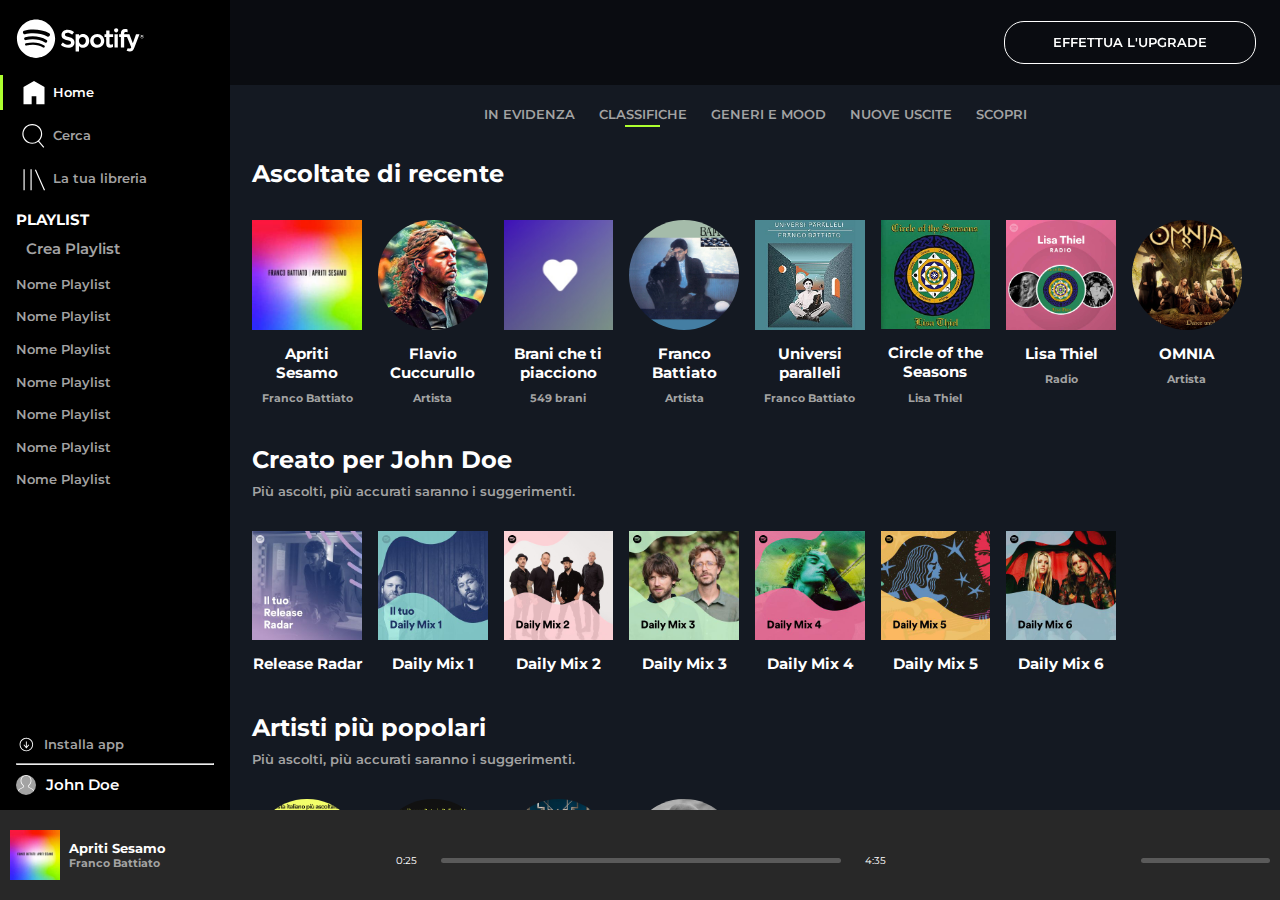
==== pages/rankings.html @ c50f4b76 "Create rankings file (copy of the index.html file) and connect it to the index + adjust links betwee" ====
<!DOCTYPE html>
<html lang="en">
<head>
    <meta charset="UTF-8">
    <meta http-equiv="X-UA-Compatible" content="IE=edge">
    <meta name="viewport" content="width=device-width, initial-scale=1.0">
    <!-- Include font-family -->
    <link rel="preconnect" href="https://fonts.googleapis.com">
    <link rel="preconnect" href="https://fonts.gstatic.com" crossorigin>
    <link href="https://fonts.googleapis.com/css2?family=Montserrat:wght@400;500;600;700&display=swap" rel="stylesheet">
    <!-- Include fontawesome -->
    <link rel="stylesheet" href="https://cdnjs.cloudflare.com/ajax/libs/font-awesome/6.2.1/css/all.min.css" integrity="sha512-MV7K8+y+gLIBoVD59lQIYicR65iaqukzvf/nwasF0nqhPay5w/9lJmVM2hMDcnK1OnMGCdVK+iQrJ7lzPJQd1w==" crossorigin="anonymous" referrerpolicy="no-referrer" />
    <!-- End inclusion -->
    <link rel="shortcut icon" href="../assets/img/others/favicon.ico" type="image/x-icon">
    <link rel="stylesheet" href="../css/styles.css">
    <link rel="stylesheet" href="../css/slider.css">
    <title>Spotify Web</title>
</head>
<body>
    <div id="wrapper" class="overflow-hidden">
        <main class="d-flex overflow-hidden">
            <nav id="main-menu" class="bg-dark-color txt-light-grey">
                <div id="main-menu-general-info" class="d-flex d-f-column">
                    <div class="logo">
                        <img src="../assets/img/menu-icons/logo.svg" alt="Logo">
                        <img src="../assets/img/menu-icons/logo-small.svg" alt="Logo">
                    </div>
                    <div id="menu-options" class="d-flex d-f-column d-f-align-center pd-t-b-0_6rem">
                        <a href="../index.html" class="d-flex d-f-align-center pd-t-b-0_25rem" selected>
                            <span class="vert-light-rect"></span>
                            <img src="../assets/img/menu-icons/home.svg" alt="Home icon">
                            <p class="txt-light-grey fs-0-8 fw-semibold pd-l-0_3rem">Home</p>
                        </a>
                        <a href="./search.html" class="d-flex d-f-align-center pd-t-b-0_25rem">
                            <span class="vert-light-rect"></span>
                            <img src="../assets/img/menu-icons/search.svg" alt="Search icon">
                            <p class="txt-light-grey fs-0-8 fw-semibold pd-l-0_3rem">Cerca</p>
                        </a>
                        <a href="#" class="d-flex d-f-align-center pd-t-b-0_25rem">
                            <span class="vert-light-rect"></span>
                            <img src="../assets/img/menu-icons/libreria.svg" alt="Library icon">
                            <p class="txt-light-grey fs-0-8 fw-semibold pd-l-0_3rem">La tua libreria</p>
                        </a>
                    </div>
                    <div id="playlists" class="overflow-hidden">
                        <h3 class="txt-white fw-bold fs-0-9 text-uppercase">Playlist</h3>
                        <a href="#" class="d-flex d-f-align-center pd-t-b-0_6rem" selected>
                            <i class="fa-solid fa-square-plus fs-2-8 txt-light-grey"></i>
                            <p class="txt-light-grey fs-0-9 fw-semibold pd-l-0_6rem text-capitalize">Crea playlist</p>
                        </a>
                        <div id="list-playlists" class="d-flex d-f-column d-f-align-center gap-0-5rem overflow-y-auto">
                            <a href="#" class="text-capitalize txt-light-grey fs-0-8 fw-semibold pd-t-0_6rem">nome playlist</a>
                            <a href="#" class="text-capitalize txt-light-grey fs-0-8 fw-semibold pd-t-0_6rem">nome playlist</a>
                            <a href="#" class="text-capitalize txt-light-grey fs-0-8 fw-semibold pd-t-0_6rem">nome playlist</a>
                            <a href="#" class="text-capitalize txt-light-grey fs-0-8 fw-semibold pd-t-0_6rem">nome playlist</a>
                            <a href="#" class="text-capitalize txt-light-grey fs-0-8 fw-semibold pd-t-0_6rem">nome playlist</a>
                            <a href="#" class="text-capitalize txt-light-grey fs-0-8 fw-semibold pd-t-0_6rem">nome playlist</a>
                            <a href="#" class="text-capitalize txt-light-grey fs-0-8 fw-semibold pd-t-0_6rem">nome playlist</a>
                        </div>
                    </div>
                </div>
                <div id="profile-download" class="d-flex d-f-column">
                    <a href="#" class="d-flex d-f-align-center pd-t-b-0_6rem">
                        <img src="../assets/img/menu-icons/download.svg" alt="Download icon">
                        <p class="txt-light-grey fs-0-8 fw-semibold pd-l-0_6rem">Installa app</p>
                    </a>
                    <hr class="txt-light-grey">
                    <a href="#" class="d-flex d-f-align-center pd-t-b-0_6rem">
                        <img src="../assets/img/menu-icons/profile.svg" alt="Download icon" class="bg-light-grey bdr-15-px">
                        <p class="txt-white fs-0-9 fw-semibold pd-l-0_6rem text-capitalize">John doe</p>
                    </a>
                </div>
            </nav>
            <div id="main-content" class="bg-dark-blue txt-light-grey overflow-y-auto">
                <div id="call-to-action" class="bg-dark-color-op d-flex d-f-just-end d-f-align-center overflow-hidden">
                    <a href="#" class="btn text-uppercase txt-white fw-semibold bdr-20-px fs-0-8">Effettua l'upgrade</a>
                </div>
                <div id="sections-container">
                    <nav id="menu" class="d-flex d-f-just-center d-f-wrap gap-row-2rem">
                        <a href="../index.html" class="d-flex d-f-column d-f-align-center">
                            <span class="text-uppercase txt-light-grey fs-0-8 fw-semibold">In evidenza</span>
                            <span class="light-rect"></span>
                        </a>
                        <a href="./rankings.html" class="d-flex d-f-column d-f-align-center" selected>
                            <span class="text-uppercase txt-light-grey fs-0-8 fw-semibold">Classifiche</span>
                            <span class="light-rect"></span>
                        </a>
                        <a href="#" class="d-flex d-f-column d-f-align-center">
                            <span class="text-uppercase txt-light-grey fs-0-8 fw-semibold">Generi e mood</span>
                            <span class="light-rect"></span>
                        </a>
                        <a href="#" class="d-flex d-f-column d-f-align-center">
                            <span class="text-uppercase txt-light-grey fs-0-8 fw-semibold">Nuove uscite</span>
                            <span class="light-rect"></span>
                        </a>
                        <a href="#" class="d-flex d-f-column d-f-align-center">
                            <span class="text-uppercase txt-light-grey fs-0-8 fw-semibold">Scopri</span>
                            <span class="light-rect"></span>
                        </a>
                    </nav>
                    <section id="recently-played">
                        <h2 class="txt-white">Ascoltate di recente</h2>
                        <div class="elems-container d-flex d-f-wrap gap-1rem">
                            <article class="elem d-flex d-f-column d-f-align-center text-center">
                                <div class="box-image">
                                    <img src="../assets/img/albums/apriti-sesamo.jpg" alt="Apriti Sesamo cover">
                                    <i class="fa-regular fa-circle-play txt-white fs-3-5 opacity-0-p"></i>
                                </div>
                                <h3 class="txt-white pd-t-0_6rem fs-0-9 text-capitalize">Apriti sesamo</h3>
                                <p class="pd-t-0_6rem fs-0-7 fw-bold text-capitalize">Franco Battiato</p>
                            </article>
                            <article class="elem d-flex d-f-column d-f-align-center text-center">
                                <div class="box-image">
                                    <img class="bdr-50-p" src="../assets/img/albums/Flavio-Cuccurullo.jpeg" alt="Flavio Cuccurullo cover">
                                    <i class="fa-regular fa-circle-play txt-white fs-3-5 opacity-0-p"></i>
                                </div>
                                <h3 class="txt-white pd-t-0_6rem fs-0-9 text-capitalize">Flavio cuccurullo</h3>
                                <p class="pd-t-0_6rem fs-0-7 fw-bold text-capitalize">Artista</p>
                            </article>
                            <article class="elem d-flex d-f-column d-f-align-center text-center">
                                <div class="box-image">
                                    <img src="../assets/img/albums/brani-piacciono.jpg" alt="Brani che ti piacciono cover">
                                    <i class="fa-regular fa-circle-play txt-white fs-3-5 opacity-0-p"></i>
                                </div>
                                <h3 class="txt-white pd-t-0_6rem fs-0-9">Brani che ti piacciono</h3>
                                <p class="pd-t-0_6rem fs-0-7 fw-bold">549 brani</p>
                            </article>
                            <article class="elem d-flex d-f-column d-f-align-center text-center">
                                <div class="box-image">
                                    <img class="bdr-50-p" src="../assets/img/albums/franco-battiato.jpg" alt="Franco Battiato cover">
                                    <i class="fa-regular fa-circle-play txt-white fs-3-5 opacity-0-p"></i>
                                </div>
                                <h3 class="txt-white pd-t-0_6rem fs-0-9 text-capitalize">Franco battiato</h3>
                                <p class="pd-t-0_6rem fs-0-7 fw-bold text-capitalize">Artista</p>
                            </article>
                            <article class="elem d-flex d-f-column d-f-align-center text-center">
                                <div class="box-image">
                                    <img src="../assets/img/albums/universi-paralleli.jpg" alt="Universi paralleli cover">
                                    <i class="fa-regular fa-circle-play txt-white fs-3-5 opacity-0-p"></i>
                                </div>
                                <h3 class="txt-white pd-t-0_6rem fs-0-9">Universi paralleli</h3>
                                <p class="pd-t-0_6rem fs-0-7 fw-bold text-capitalize">Franco battiato</p>
                            </article>
                            <article class="elem d-flex d-f-column d-f-align-center text-center">
                                <div class="box-image">
                                    <img src="../assets/img/albums/circle-seasons.jpg" alt="Circle of the seasons cover">
                                    <i class="fa-regular fa-circle-play txt-white fs-3-5 opacity-0-p"></i>
                                </div>
                                <h3 class="txt-white pd-t-0_6rem fs-0-9">Circle of the Seasons</h3>
                                <p class="pd-t-0_6rem fs-0-7 fw-bold text-capitalize">Lisa thiel</p>
                            </article>
                            <article class="elem d-flex d-f-column d-f-align-center text-center">
                                <div class="box-image">
                                    <img src="../assets/img/albums/lisa-thiel-radio" alt="Lisa Thiel radio cover">
                                    <i class="fa-regular fa-circle-play txt-white fs-3-5 opacity-0-p"></i>
                                </div>
                                <h3 class="txt-white pd-t-0_6rem fs-0-9 text-capitalize">Lisa thiel</h3>
                                <p class="pd-t-0_6rem fs-0-7 fw-bold text-capitalize">Radio</p>
                            </article>
                            <article class="elem d-flex d-f-column d-f-align-center text-center">
                                <div class="box-image">
                                    <img class="bdr-50-p" src="../assets/img/albums/omnia.jpeg" alt="OMNIA cover">
                                    <i class="fa-regular fa-circle-play txt-white fs-3-5 opacity-0-p"></i>
                                </div>
                                <h3 class="txt-white pd-t-0_6rem fs-0-9 text-uppercase">Omnia</h3>
                                <p class="pd-t-0_6rem fs-0-7 fw-bold text-capitalize">Artista</p>
                            </article>
                        </div>
                    </section>
                    <section id="created-for-me">
                        <h2 class="txt-white">Creato per John Doe</h2>
                        <p class="pd-t-0_6rem fs-0-8 fw-semibold">Più ascolti, più accurati saranno i suggerimenti.</p>
                        <div class="elems-container d-flex d-f-wrap gap-1rem">
                            <article class="elem d-flex d-f-column d-f-align-center text-center">
                                <div class="box-image">
                                    <img src="../assets/img/created-for-you/radar.jpeg" alt="Radar cover">
                                    <i class="fa-regular fa-circle-play txt-white fs-3-5 opacity-0-p"></i>
                                </div>
                                <h3 class="txt-white pd-t-0_6rem fs-0-9 text-capitalize">Release radar</h3>
                            </article>
                            <article class="elem d-flex d-f-column d-f-align-center text-center">
                                <div class="box-image">
                                    <img src="../assets/img/created-for-you/mixdaily.jpeg" alt="Daily mix 1 cover">
                                    <i class="fa-regular fa-circle-play txt-white fs-3-5 opacity-0-p"></i>
                                </div>
                                <h3 class="txt-white pd-t-0_6rem fs-0-9 text-capitalize">Daily mix 1</h3>
                            </article>
                            <article class="elem d-flex d-f-column d-f-align-center text-center">
                                <div class="box-image">
                                    <img src="../assets/img/created-for-you/mixdaily-2.jpeg" alt="Daily mix 2 cover">
                                    <i class="fa-regular fa-circle-play txt-white fs-3-5 opacity-0-p"></i>
                                </div>
                                <h3 class="txt-white pd-t-0_6rem fs-0-9 text-capitalize">Daily mix 2</h3>
                            </article>
                            <article class="elem d-flex d-f-column d-f-align-center text-center">
                                <div class="box-image">
                                    <img src="../assets/img/created-for-you/mixdaily-3.jpeg" alt="Daily mix 3 cover">
                                    <i class="fa-regular fa-circle-play txt-white fs-3-5 opacity-0-p"></i>
                                </div>
                                <h3 class="txt-white pd-t-0_6rem fs-0-9 text-capitalize">Daily mix 3</h3>
                            </article>
                            <article class="elem d-flex d-f-column d-f-align-center text-center">
                                <div class="box-image">
                                    <img src="../assets/img/created-for-you/mixdaily-4.jpeg" alt="Daily mix 4 cover">
                                    <i class="fa-regular fa-circle-play txt-white fs-3-5 opacity-0-p"></i>
                                </div>
                                <h3 class="txt-white pd-t-0_6rem fs-0-9 text-capitalize">Daily mix 4</h3>
                            </article>
                            <article class="elem d-flex d-f-column d-f-align-center text-center">
                                <div class="box-image">
                                    <img src="../assets/img/created-for-you/mixdaily-5.jpeg" alt="Daily mix 5 cover">
                                    <i class="fa-regular fa-circle-play txt-white fs-3-5 opacity-0-p"></i>
                                </div>
                                <h3 class="txt-white pd-t-0_6rem fs-0-9 text-capitalize">Daily mix 5</h3>
                            </article>
                            <article class="elem d-flex d-f-column d-f-align-center text-center">
                                <div class="box-image">
                                    <img src="../assets/img/created-for-you/mixdaily-6.jpeg" alt="Daily mix 6 cover">
                                    <i class="fa-regular fa-circle-play txt-white fs-3-5 opacity-0-p"></i>
                                </div>
                                <h3 class="txt-white pd-t-0_6rem fs-0-9 text-capitalize">Daily mix 6</h3>
                            </article>
                        </div>
                    </section>
                    <section id="popular-artists">
                        <h2 class="txt-white">Artisti più popolari</h2>
                        <p class="pd-t-0_6rem fs-0-8 fw-semibold">Più ascolti, più accurati saranno i suggerimenti.</p>
                        <div class="elems-container d-flex d-f-wrap gap-1rem">
                            <article class="elem d-flex d-f-column d-f-align-center text-center">
                                <div class="box-image">
                                    <img class="bdr-50-p" src="../assets/img/artists/maneskin.png" alt="Maneskin cover">
                                    <i class="fa-regular fa-circle-play txt-white fs-3-5 opacity-0-p"></i>
                                </div>
                                <h3 class="txt-white pd-t-0_6rem fs-0-9 text-capitalize">Maneskin</h3>
                            </article>
                            <article class="elem d-flex d-f-column d-f-align-center text-center">
                                <div class="box-image">
                                    <img class="bdr-50-p" src="../assets/img/artists/sfera-ebbasta.png" alt="Sfera Ebbasta cover">
                                    <i class="fa-regular fa-circle-play txt-white fs-3-5 opacity-0-p"></i>
                                </div>
                                <h3 class="txt-white pd-t-0_6rem fs-0-9 text-capitalize">Sfera ebbasta</h3>
                            </article>
                            <article class="elem d-flex d-f-column d-f-align-center text-center">
                                <div class="box-image">
                                    <img class="bdr-50-p" src="../assets/img/artists/youg.jpeg" alt="Youg cover">
                                    <i class="fa-regular fa-circle-play txt-white fs-3-5 opacity-0-p"></i>
                                </div>
                                <h3 class="txt-white pd-t-0_6rem fs-0-9 text-capitalize">Youg</h3>
                            </article>
                            <article class="elem d-flex d-f-column d-f-align-center text-center">
                                <div class="box-image">
                                    <img class="bdr-50-p" src="../assets/img/artists/einaudi.jpeg" alt="Einaudi cover">
                                    <i class="fa-regular fa-circle-play txt-white fs-3-5 opacity-0-p"></i>
                                </div>
                                <h3 class="txt-white pd-t-0_6rem fs-0-9 text-capitalize">Einaudi</h3>
                            </article>
                        </div>
                    </section>
                </div>
            </div>
        </main>
        <footer id="play-bar" class="bg-dark-grey txt-white d-flex d-f-just-space-between d-f-align-center pd-0_6rem">
            <div id="play-bar-music-info">
                <div class="d-flex d-f-just-space-between d-f-align-center">
                    <div id="music-data" class="d-flex d-f-align-center text-center">
                        <img src="../assets/img/albums/apriti-sesamo.jpg" alt="Apriti sesamo cover">
                        <div class="d-flex d-f-column text-left pd-0_6rem">
                            <h3 class="txt-white fs-0-8 text-capitalize">Apriti sesamo</h3>
                            <p class="txt-light-grey fs-0-7 fw-bold text-capitalize">Franco battiato</p>
                        </div>
                    </div>
                    <div id="hearth-folder" class="d-flex gap-0-8rem d-f-wrap">
                        <i class="fa-regular fa-heart txt-light-grey fs-0-9"></i>
                        <i class="fa-regular fa-folder txt-light-grey fs-0-9"></i>
                    </div>
                </div>
            </div>
            <div id="play-bar-music-status" class="d-flex d-f-column d-f-align-center">
                <div class="d-flex d-f-align-center d-f-just-center gap-1_5rem pd-0_6rem">
                    <i class="fa-solid fa-shuffle fs-1 txt-light-grey opacity-50-p"></i>
                    <i class="fa-solid fa-backward-step fs-1 txt-light-grey"></i>
                    <i id="play" class="fa-regular fa-circle-play fs-1-6"></i>
                    <i class="fa-solid fa-forward-step fs-1 txt-light-grey"></i>
                    <i class="fa-solid fa-arrow-rotate-right fs-1 txt-light-grey opacity-50-p"></i>
                </div>
                <div class="d-flex d-f-align-center d-f-just-center gap-1_5rem">
                    <p class="fs-0-6">0:25</p>
                    <input class="custom-slider" type="range" min="0" max="100" value="20" step="2">
                    <p class="fs-0-6">4:35</p>
                </div>
            </div>
            <div id="play-bar-options" class="d-flex gap-1rem">
                <i class="fa-solid fa-list-ul fs-0-9 txt-light-grey"></i>
                <i class="fa-solid fa-display fs-0-9 txt-light-grey"></i>
                <i class="fa-solid fa-volume-high fs-0-9 txt-light-grey"></i>
                <input class="custom-slider" type="range" min="0" max="100" value="30" step="5">
            </div>
        </footer>
    </div>
</body>
</html>
---- css/styles.css ----
/******************************************************************************/
/**************************** Variables definition ****************************/
/******************************************************************************/
:root{
    /* Color variables*/
    --dark-color: #000000;
    --dark-color-op: #00000080;
    --dark-grey: #282828;
    --dark-blue: #141922;
    --white: #ffffff;
    --light-color: #adff2f;
    --light-grey: #a3a3a3;

    /* Border variables */

    /* Hover variables */

    /* Size variables */
    --play-bar-height: 90px;
    --main-menu-width: 230px;
    --call-to-action-height: 85px;

    /* Transition variables */

}

/***************************************************************/
/**************************** Reset ****************************/
/***************************************************************/
*{
    margin: 0;
    padding: 0;
    box-sizing: border-box;
}

/*****************************************************************/
/**************************** General ****************************/
/*****************************************************************/
html{
    scroll-behavior: smooth;
}
body{
    font-family: 'Montserrat', sans-serif;
}

/*****************************************************************/
/************************** Background ***************************/
/**************************** colors *****************************/
/*****************************************************************/
.bg-dark-color{
    background-color: var(--dark-color);
}
.bg-dark-color-op{
    background-color: var(--dark-color-op);
}
.bg-dark-grey{
    background-color: var(--dark-grey);
}
.bg-dark-blue{
     background-color: var(--dark-blue);
}
.bg-light-grey{
    background-color: var(--light-grey);
}

/*****************************************************************/
/*************************** Txt color ***************************/
/**************************** colors *****************************/
/*****************************************************************/
.txt-white{
    color: var(--white);
}
.txt-light-grey{
    color: var(--light-grey);
}

/*****************************************************************/
/***************************** Text ******************************/
/************************** properties ***************************/
/*****************************************************************/
.text-uppercase{
    text-transform: uppercase;
}
.text-capitalize{
    text-transform: capitalize;
}
.text-center{
    text-align: center;
}
.text-left{
    text-align: left;
}

/*****************************************************************/
/***************************** Font ******************************/
/***************************** weight ****************************/
/*****************************************************************/
.fw-regular{
    font-weight: 400;
}
.fw-medium{
    font-weight: 500;
}
.fw-semibold{
    font-weight: 600;
}
.fw-bold{
    font-weight: 700;
}

/*****************************************************************/
/***************************** Font ******************************/
/***************************** size ******************************/
/*****************************************************************/
.fs-3-5{
    font-size: 3.5rem;
}
.fs-2-8{
    font-size: 2.8rem;
}
.fs-1-6{
    font-size: 1.6rem;
}
.fs-1{
    font-size: 1rem;
}
.fs-0-9{
    font-size: 0.95rem;
}
.fs-0-8{
    font-size: 0.8rem;
}
.fs-0-7{
    font-size: 0.7rem;
}
.fs-0-6{
    font-size: 0.6rem;
}

/***************************************************************/
/************************** Overflow ***************************/
/***************************************************************/
.overflow-hidden{
    overflow: hidden;
}
.overflow-y-auto{
    overflow-y: auto;
}

/***************************************************************/
/************************** Opacity ****************************/
/***************************************************************/
.opacity-0-p{
    opacity: 0;
}
.opacity-50-p{
    opacity: 50%;
}
.opacity-100-p{
    opacity: 100%;
}

/***************************************************************/
/**************************** Links ****************************/
/***************************************************************/
a{
    text-decoration: none;
}
#menu a{
    padding: 0 0.75rem;
}

/*****************************************************************/
/*************************** Border ******************************/
/**************************** radius *****************************/
/*****************************************************************/
.bdr-15-px{
    border-radius: 15px;
}
.bdr-20-px{
    border-radius: 20px;
}
.bdr-50-p{
    border-radius: 50%;
}

/***************************************************************/
/************************** Padding ****************************/
/***************************************************************/
.pd-0_6rem{
    padding: 0.6rem;
}
.pd-t-b-0_6rem{
    padding: 0.6rem 0;
}
.pd-t-0_6rem{
    padding-top: 0.6rem;
}
.pd-t-b-0_25rem{
    padding: 0.25rem 0;
}
.pd-l-0_3rem{
    padding-left: 0.3rem;
}
.pd-l-0_6rem{
    padding-left: 0.6rem;
}

/*****************************************************************/
/**************************** Flexbox ****************************/
/*****************************************************************/
.d-flex{
    display: flex;
}
.d-f-column{
    flex-flow: column;
}
.d-f-just-center{
    justify-content: center;
}
.d-f-just-end{
    justify-content: flex-end;
}
.d-f-just-space-between{
    justify-content: space-between;
}
.d-f-align-center{
    align-items: center;
    align-content: center;
}
.d-f-wrap{
    flex-wrap: wrap;
}
.gap-0-5rem{
    gap: 0.5rem;
}
.gap-0-8rem{
    gap: 0.8rem;
}
.gap-1rem{
    gap: 1rem;
}
.gap-1_5rem{
    gap: 1.5rem;
}
.gap-row-2rem{
    row-gap: 2rem;
}

/*****************************************************************/
/**************************** Buttons ****************************/
/*****************************************************************/
.btn{
    padding: 0.8rem 3rem;
    margin-right: 1.5rem;
    border: 1px solid var(--white);
    transition: all 0.1s linear;
}
.btn:hover{
    padding: 0.9rem 3.1rem;
    font-size: 0.9rem;
    border-radius: 30px;
}

/*****************************************************************/
/***************************** Others ****************************/
/*****************************************************************/
.light-rect{
    width: 40%;
    margin-top: 3px;
    border: 1px solid transparent;
}
#menu a[selected] .light-rect, #menu a:hover .light-rect{
    border: 1px solid var(--light-color);
}
.vert-light-rect{
    height: 35px;
    border: 2px solid transparent;
    transform: translate(calc(-1rem - 1px), 0);
}
#menu-options a[selected] .vert-light-rect, #menu-options a:hover .vert-light-rect{
    border: 2px solid var(--light-color);
}

/*****************************************************************/
/**************************** Default ****************************/
/************************** structure ****************************/
/*****************************************************************/
#wrapper{
    width: 100%;
    height: 100vh;
    background-color: var(--bg-color);
}
#play-bar{
    width: 100%;
    height: var(--play-bar-height);
}
main{
    width: 100%;
    height: calc(100vh - var(--play-bar-height));
}
main #main-menu{
    width: var(--main-menu-width);
    height: calc(100vh - var(--play-bar-height));
    padding: 1.2rem 1rem 0 1rem;
}
main #main-content{
    width: calc(100% - var(--main-menu-width));
    height: 100%;
}
main #main-content #call-to-action{
    z-index: 1000;
    width: calc(100% - var(--main-menu-width));
    height: var(--call-to-action-height);
    position: fixed;
    top: 0;
    right: 0;
}
#sections-container{
    width: 100%;
    margin-top: var(--call-to-action-height);
    padding: 1.4rem;
}
#recently-played, #created-for-me, #popular-artists{
    width: 100%;
    margin: 2rem 0;
}
.elems-container{
    width: 100%;
}
.elems-container .elem{
    width: calc(100% / 8 - 1rem);
    cursor: pointer;
    margin: 2rem 0 0.5rem 0;
}
.elem .box-image{
    position: relative;
}
.elem .box-image i{
    position: absolute;
    top: 50%;
    left: 50%;
    transform: translate(-50%, -50%);
    transition: all 0.3s linear;
}
.elem:hover .box-image i{
    opacity: 100%;
}
.elem .box-image img{
    width: 100%;
}
.elem:hover .box-image img{
    filter: brightness(.4);
}
.logo img:nth-child(1){
    width: 65%;
}
.logo img:nth-child(2){ display: none; }
#menu-options a{
    width: 100%;
}
#menu-options a img{
    width: 28px;
}
#menu-options a[selected] p, #menu-options a:hover p{
    color: var(--white);
}
#main-menu-general-info{
    height: calc(100% - 100px);
    min-height: 350px;
}
#playlists #list-playlists{
    width: 100%;
    max-height: 80%;
}
#playlists a{
    width: 100%;
}
#playlists a:hover, #playlists a:hover p, #playlists a:hover i{
    color: var(--white);
}
#profile-download {
    width: 100%;
    height: 100px;
    margin-top: 1rem;
}
#profile-download a:first-child:hover p{
    color: var(--white);
}
#profile-download a:first-child img{
    width: 18px;
}
#profile-download a:last-child img{
    width: 20px;
    height: 20px;
}
#play-bar-music-info { 
    max-width: 220px;
}
#play-bar-music-status { 
    width: 60%;
    max-width: 500px; 
    margin-top: -0.5rem;
}
#play-bar-options { 
    max-width: 250px; 
}
#play-bar-music-info img{
    width: 50px;
}
#play-bar-options .custom-slider{
    transform: translate(0, 100%);
}
#play-bar-music-status .custom-slider{
    width: 400px;
}
#play-bar i{
    cursor: pointer;
    transition: all 0.2s linear;
}
#play-bar i:hover{
    color: var(--white);
}
#music-data h3:hover, #music-data p:hover{
    text-decoration: underline;
    cursor: pointer;
}
#music-data p:hover{ color: var(--white); }
#play-bar #play:hover{
    border-radius: 50%;
    box-shadow: 0 0 6px white;
    transition-duration: 0.1s;
}
#browse-everything .elems-container{
    padding-top: 2rem;
}
#browse-everything .elems-container .elem{
    margin: 0;
    width: calc(100% / 8 - 0.5rem);
}

/*****************************************************************/
/***************************** Media *****************************/
/**************************** Queries ****************************/
/*****************************************************************/
@media screen and (max-height: 124px){
    #play-bar-music-status{
        display: none;
    }
}
@media screen and (max-height: 170px){
    #main-content, #main-menu{
        display: none;
    }
    main{
        height: 0;
    }
    #play-bar{
        height: 100vh;
    }
}
@media screen and (max-height: 700px){
    #playlists #list-playlists{
        max-height: 70%;
    }
}
@media screen and (max-height: 666px){
    #playlists #list-playlists{
        max-height: 60%;
    }
}
@media screen and (max-height: 600px){
    #playlists #list-playlists{
        max-height: 50%;
    }
}
@media screen and (max-width: 1200px){
    .elems-container .elem{
        width: calc(100% / 6 - 1rem);
    }
    #browse-everything .elems-container .elem{
        width: calc(100% / 6 - 0.5rem);
    }
}
@media screen and (max-width: 878px){
    .elems-container .elem{
        width: calc(100% / 4 - 1rem);
    }
    #browse-everything .elems-container .elem{
        width: calc(100% / 4 - 0.5rem);
    }
    #play-bar-options{
        display: none;
    }
    .elems-container{
        row-gap: 0;
    }
    #play-bar-music-status{
        width: 80%;
    }
    #play-bar-music-status div:last-child{
        width: 100%;;
    }
    #play-bar-music-status div:last-child input{
        width: 80%;
    }
}
@media screen and (max-width: 639px){
    .elems-container .elem{
        width: calc(100% / 2 - 1rem);
    }
    #browse-everything .elems-container .elem{
        width: calc(100% / 2 - 0.5rem);
    }
    #play-bar-music-info{
        display: none;
    }
    #play-bar-music-status{
        width: 100%;
    }
    #play-bar{
        justify-content: center;
    }
}
@media screen and (max-width: 552px){
    :root{
        --main-menu-width: 50px;
    }
    main #main-menu{
        padding: 0.35rem 0.65rem 0 0.65rem;
    }
    .logo img:nth-child(1){ display: none; }
    .logo img:nth-child(2){
        display: block;
        width: 100%;
    }
    #menu-options p, #menu-options span{
        display: none;
    }
    #playlists{
        display: none;
    }
    #profile-download p{
        display: none;
    }
    #profile-download hr{
        opacity: 0;
    }
    #profile-download{
        align-items: center;
    }
}
@media screen and (max-width: 321px){
    .elems-container .elem, #browse-everything .elems-container .elem{
        width: 100%;
    }
    #call-to-action a{
        border-radius: 40px;
        padding: 0.6rem 1rem;
    }
}
@media screen and (max-width: 552px) and (max-height: 170px){
    #play-bar{
        height: 100vh;
        flex-flow: column;
    }
    #play-bar-music-info{
        display: block;
        width: 100%;
        margin-bottom: 1rem;
    }
    #play-bar-music-info #music-data{
        width: 100%;
        justify-content: center;
    }
    #play-bar-music-info #hearth-folder{
        display: none;
    }
}
---- css/slider.css ----
/*****************************************************************/
/***************************** Custom ****************************/
/***************************** slider ****************************/
/*****************************************************************/
input[type="range"].custom-slider {
    -webkit-appearance: none;
    height: 5px;
    background: #5a5a5a;
    border-radius: 5px;
}
input[type="range"].custom-slider:hover{
    cursor: pointer;
}
/**********************************************************/
/************************* Input **************************/
/************************* Thumb **************************/
/**********************************************************/
input[type="range"].custom-slider::-webkit-slider-thumb {
    -webkit-appearance: none;
    height: 12px;
    width: 12px;
    border-radius: 50%;
    background: white;
    cursor: ew-resize;
    box-shadow: 0 0 2px 0 #555;
    transition: background .3s ease-in-out;
    visibility: hidden;
}
input[type="range"].custom-slider::-moz-range-thumb {
    -webkit-appearance: none;
    height: 12px;
    width: 12px;
    border-radius: 50%;
    background: white;
    cursor: ew-resize;
    box-shadow: 0 0 2px 0 #555;
    transition: background .3s ease-in-out;
    visibility: hidden;
}
input[type="range"].custom-slider::-ms-thumb {
    -webkit-appearance: none;
    height: 12px;
    width: 12px;
    border-radius: 50%;
    background: white;
    cursor: ew-resize;
    box-shadow: 0 0 2px 0 #555;
    transition: background .3s ease-in-out;
    visibility: hidden;
}
input[type="range"].custom-slider:hover::-webkit-slider-thumb{
    visibility: visible;
}
input[type="range"].custom-slider:hover::-moz-range-thumb{
    visibility: visible;
}
input[type="range"].custom-slider:hover::-ms-thumb{
    visibility: visible;
}

/**********************************************************/
/************************* Input **************************/
/************************* Track **************************/
/**********************************************************/
input[type=range].custom-slider::-webkit-slider-runnable-track{
    -webkit-appearance: none;
    box-shadow: none;
    border: none;
    background: transparent;
}
input[type=range].custom-slider::-moz-range-track{
    -webkit-appearance: none;
    box-shadow: none;
    border: none;
    background: transparent;
}
input[type="range"].custom-slider::-ms-track {
    -webkit-appearance: none;
    box-shadow: none;
    border: none;
    background: transparent;
}

/**********************************************************/
/************************* Track **************************/
/************************* before *************************/
/************************* thumb **************************/
/**********************************************************/
input[type="range"].custom-slider::-moz-range-progress{
    background-color: white;
    height: 5px;
    border-radius: 5px;
}
input[type="range"].custom-slider:hover::-moz-range-progress{
    background-color: var(--light-color);
    border-radius: 5px;
}
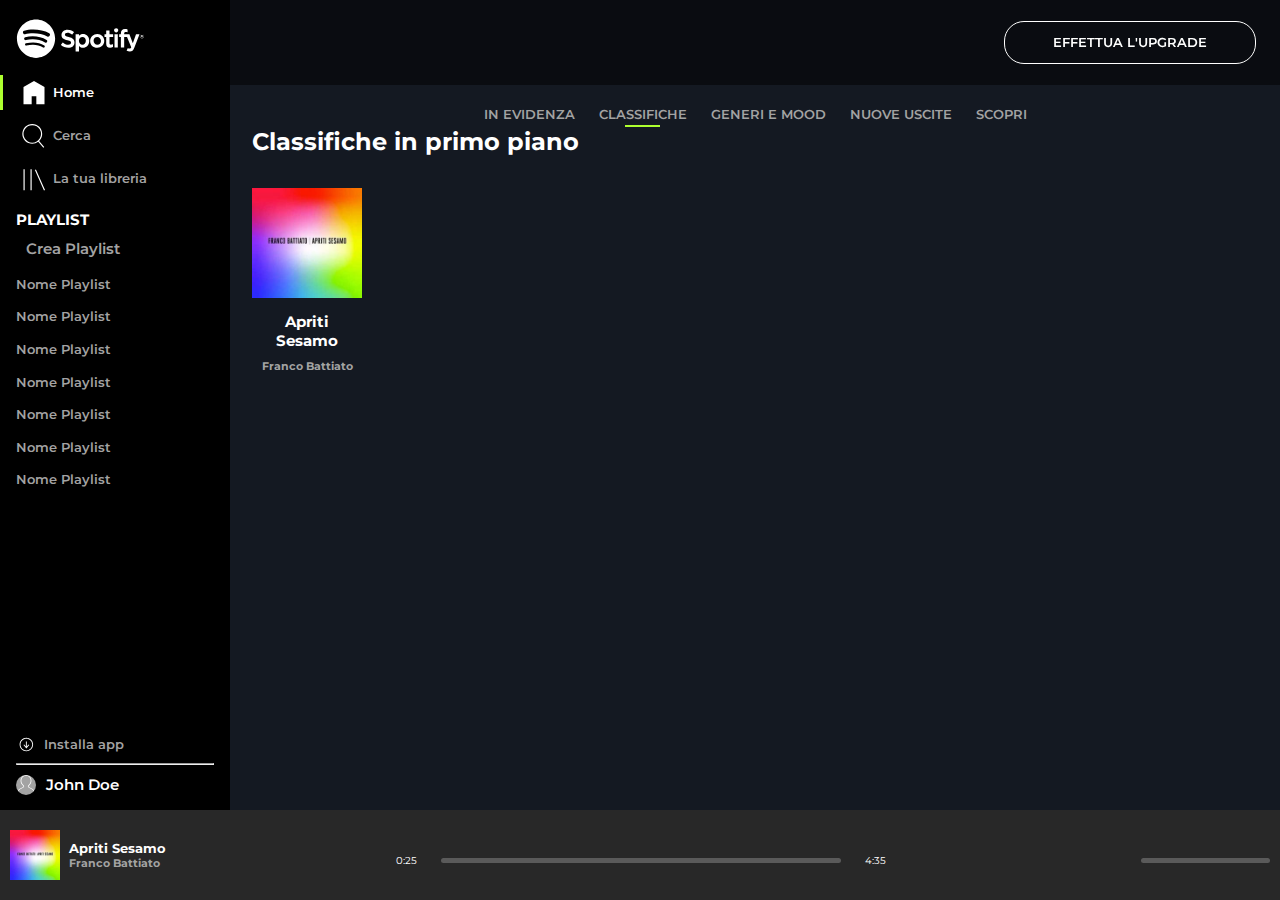
==== commit f8640087: "Remove elements not used and define a new section named "rankings"." ====
--- a/pages/rankings.html
+++ b/pages/rankings.html
@@ -98,8 +98,8 @@
                             <span class="light-rect"></span>
                         </a>
                     </nav>
-                    <section id="recently-played">
-                        <h2 class="txt-white">Ascoltate di recente</h2>
+                    <section id="rankings">
+                        <h2 class="txt-white">Classifiche in primo piano</h2>
                         <div class="elems-container d-flex d-f-wrap gap-1rem">
                             <article class="elem d-flex d-f-column d-f-align-center text-center">
                                 <div class="box-image">
@@ -108,151 +108,6 @@
                                 </div>
                                 <h3 class="txt-white pd-t-0_6rem fs-0-9 text-capitalize">Apriti sesamo</h3>
                                 <p class="pd-t-0_6rem fs-0-7 fw-bold text-capitalize">Franco Battiato</p>
-                            </article>
-                            <article class="elem d-flex d-f-column d-f-align-center text-center">
-                                <div class="box-image">
-                                    <img class="bdr-50-p" src="../assets/img/albums/Flavio-Cuccurullo.jpeg" alt="Flavio Cuccurullo cover">
-                                    <i class="fa-regular fa-circle-play txt-white fs-3-5 opacity-0-p"></i>
-                                </div>
-                                <h3 class="txt-white pd-t-0_6rem fs-0-9 text-capitalize">Flavio cuccurullo</h3>
-                                <p class="pd-t-0_6rem fs-0-7 fw-bold text-capitalize">Artista</p>
-                            </article>
-                            <article class="elem d-flex d-f-column d-f-align-center text-center">
-                                <div class="box-image">
-                                    <img src="../assets/img/albums/brani-piacciono.jpg" alt="Brani che ti piacciono cover">
-                                    <i class="fa-regular fa-circle-play txt-white fs-3-5 opacity-0-p"></i>
-                                </div>
-                                <h3 class="txt-white pd-t-0_6rem fs-0-9">Brani che ti piacciono</h3>
-                                <p class="pd-t-0_6rem fs-0-7 fw-bold">549 brani</p>
-                            </article>
-                            <article class="elem d-flex d-f-column d-f-align-center text-center">
-                                <div class="box-image">
-                                    <img class="bdr-50-p" src="../assets/img/albums/franco-battiato.jpg" alt="Franco Battiato cover">
-                                    <i class="fa-regular fa-circle-play txt-white fs-3-5 opacity-0-p"></i>
-                                </div>
-                                <h3 class="txt-white pd-t-0_6rem fs-0-9 text-capitalize">Franco battiato</h3>
-                                <p class="pd-t-0_6rem fs-0-7 fw-bold text-capitalize">Artista</p>
-                            </article>
-                            <article class="elem d-flex d-f-column d-f-align-center text-center">
-                                <div class="box-image">
-                                    <img src="../assets/img/albums/universi-paralleli.jpg" alt="Universi paralleli cover">
-                                    <i class="fa-regular fa-circle-play txt-white fs-3-5 opacity-0-p"></i>
-                                </div>
-                                <h3 class="txt-white pd-t-0_6rem fs-0-9">Universi paralleli</h3>
-                                <p class="pd-t-0_6rem fs-0-7 fw-bold text-capitalize">Franco battiato</p>
-                            </article>
-                            <article class="elem d-flex d-f-column d-f-align-center text-center">
-                                <div class="box-image">
-                                    <img src="../assets/img/albums/circle-seasons.jpg" alt="Circle of the seasons cover">
-                                    <i class="fa-regular fa-circle-play txt-white fs-3-5 opacity-0-p"></i>
-                                </div>
-                                <h3 class="txt-white pd-t-0_6rem fs-0-9">Circle of the Seasons</h3>
-                                <p class="pd-t-0_6rem fs-0-7 fw-bold text-capitalize">Lisa thiel</p>
-                            </article>
-                            <article class="elem d-flex d-f-column d-f-align-center text-center">
-                                <div class="box-image">
-                                    <img src="../assets/img/albums/lisa-thiel-radio" alt="Lisa Thiel radio cover">
-                                    <i class="fa-regular fa-circle-play txt-white fs-3-5 opacity-0-p"></i>
-                                </div>
-                                <h3 class="txt-white pd-t-0_6rem fs-0-9 text-capitalize">Lisa thiel</h3>
-                                <p class="pd-t-0_6rem fs-0-7 fw-bold text-capitalize">Radio</p>
-                            </article>
-                            <article class="elem d-flex d-f-column d-f-align-center text-center">
-                                <div class="box-image">
-                                    <img class="bdr-50-p" src="../assets/img/albums/omnia.jpeg" alt="OMNIA cover">
-                                    <i class="fa-regular fa-circle-play txt-white fs-3-5 opacity-0-p"></i>
-                                </div>
-                                <h3 class="txt-white pd-t-0_6rem fs-0-9 text-uppercase">Omnia</h3>
-                                <p class="pd-t-0_6rem fs-0-7 fw-bold text-capitalize">Artista</p>
-                            </article>
-                        </div>
-                    </section>
-                    <section id="created-for-me">
-                        <h2 class="txt-white">Creato per John Doe</h2>
-                        <p class="pd-t-0_6rem fs-0-8 fw-semibold">Più ascolti, più accurati saranno i suggerimenti.</p>
-                        <div class="elems-container d-flex d-f-wrap gap-1rem">
-                            <article class="elem d-flex d-f-column d-f-align-center text-center">
-                                <div class="box-image">
-                                    <img src="../assets/img/created-for-you/radar.jpeg" alt="Radar cover">
-                                    <i class="fa-regular fa-circle-play txt-white fs-3-5 opacity-0-p"></i>
-                                </div>
-                                <h3 class="txt-white pd-t-0_6rem fs-0-9 text-capitalize">Release radar</h3>
-                            </article>
-                            <article class="elem d-flex d-f-column d-f-align-center text-center">
-                                <div class="box-image">
-                                    <img src="../assets/img/created-for-you/mixdaily.jpeg" alt="Daily mix 1 cover">
-                                    <i class="fa-regular fa-circle-play txt-white fs-3-5 opacity-0-p"></i>
-                                </div>
-                                <h3 class="txt-white pd-t-0_6rem fs-0-9 text-capitalize">Daily mix 1</h3>
-                            </article>
-                            <article class="elem d-flex d-f-column d-f-align-center text-center">
-                                <div class="box-image">
-                                    <img src="../assets/img/created-for-you/mixdaily-2.jpeg" alt="Daily mix 2 cover">
-                                    <i class="fa-regular fa-circle-play txt-white fs-3-5 opacity-0-p"></i>
-                                </div>
-                                <h3 class="txt-white pd-t-0_6rem fs-0-9 text-capitalize">Daily mix 2</h3>
-                            </article>
-                            <article class="elem d-flex d-f-column d-f-align-center text-center">
-                                <div class="box-image">
-                                    <img src="../assets/img/created-for-you/mixdaily-3.jpeg" alt="Daily mix 3 cover">
-                                    <i class="fa-regular fa-circle-play txt-white fs-3-5 opacity-0-p"></i>
-                                </div>
-                                <h3 class="txt-white pd-t-0_6rem fs-0-9 text-capitalize">Daily mix 3</h3>
-                            </article>
-                            <article class="elem d-flex d-f-column d-f-align-center text-center">
-                                <div class="box-image">
-                                    <img src="../assets/img/created-for-you/mixdaily-4.jpeg" alt="Daily mix 4 cover">
-                                    <i class="fa-regular fa-circle-play txt-white fs-3-5 opacity-0-p"></i>
-                                </div>
-                                <h3 class="txt-white pd-t-0_6rem fs-0-9 text-capitalize">Daily mix 4</h3>
-                            </article>
-                            <article class="elem d-flex d-f-column d-f-align-center text-center">
-                                <div class="box-image">
-                                    <img src="../assets/img/created-for-you/mixdaily-5.jpeg" alt="Daily mix 5 cover">
-                                    <i class="fa-regular fa-circle-play txt-white fs-3-5 opacity-0-p"></i>
-                                </div>
-                                <h3 class="txt-white pd-t-0_6rem fs-0-9 text-capitalize">Daily mix 5</h3>
-                            </article>
-                            <article class="elem d-flex d-f-column d-f-align-center text-center">
-                                <div class="box-image">
-                                    <img src="../assets/img/created-for-you/mixdaily-6.jpeg" alt="Daily mix 6 cover">
-                                    <i class="fa-regular fa-circle-play txt-white fs-3-5 opacity-0-p"></i>
-                                </div>
-                                <h3 class="txt-white pd-t-0_6rem fs-0-9 text-capitalize">Daily mix 6</h3>
-                            </article>
-                        </div>
-                    </section>
-                    <section id="popular-artists">
-                        <h2 class="txt-white">Artisti più popolari</h2>
-                        <p class="pd-t-0_6rem fs-0-8 fw-semibold">Più ascolti, più accurati saranno i suggerimenti.</p>
-                        <div class="elems-container d-flex d-f-wrap gap-1rem">
-                            <article class="elem d-flex d-f-column d-f-align-center text-center">
-                                <div class="box-image">
-                                    <img class="bdr-50-p" src="../assets/img/artists/maneskin.png" alt="Maneskin cover">
-                                    <i class="fa-regular fa-circle-play txt-white fs-3-5 opacity-0-p"></i>
-                                </div>
-                                <h3 class="txt-white pd-t-0_6rem fs-0-9 text-capitalize">Maneskin</h3>
-                            </article>
-                            <article class="elem d-flex d-f-column d-f-align-center text-center">
-                                <div class="box-image">
-                                    <img class="bdr-50-p" src="../assets/img/artists/sfera-ebbasta.png" alt="Sfera Ebbasta cover">
-                                    <i class="fa-regular fa-circle-play txt-white fs-3-5 opacity-0-p"></i>
-                                </div>
-                                <h3 class="txt-white pd-t-0_6rem fs-0-9 text-capitalize">Sfera ebbasta</h3>
-                            </article>
-                            <article class="elem d-flex d-f-column d-f-align-center text-center">
-                                <div class="box-image">
-                                    <img class="bdr-50-p" src="../assets/img/artists/youg.jpeg" alt="Youg cover">
-                                    <i class="fa-regular fa-circle-play txt-white fs-3-5 opacity-0-p"></i>
-                                </div>
-                                <h3 class="txt-white pd-t-0_6rem fs-0-9 text-capitalize">Youg</h3>
-                            </article>
-                            <article class="elem d-flex d-f-column d-f-align-center text-center">
-                                <div class="box-image">
-                                    <img class="bdr-50-p" src="../assets/img/artists/einaudi.jpeg" alt="Einaudi cover">
-                                    <i class="fa-regular fa-circle-play txt-white fs-3-5 opacity-0-p"></i>
-                                </div>
-                                <h3 class="txt-white pd-t-0_6rem fs-0-9 text-capitalize">Einaudi</h3>
                             </article>
                         </div>
                     </section>
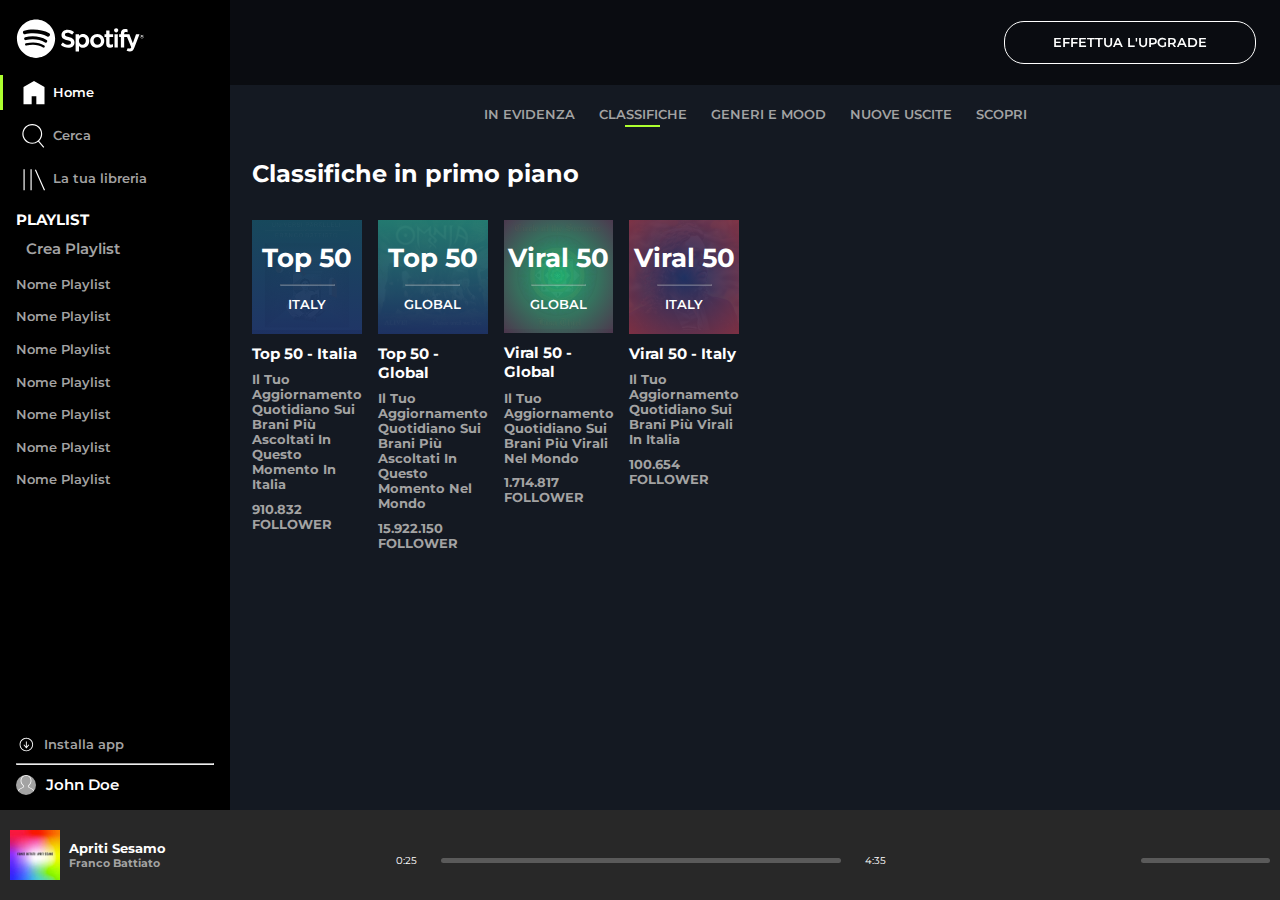
==== commit aba5822d: "Define ranking elements." ====
--- a/pages/rankings.html
+++ b/pages/rankings.html
@@ -101,13 +101,61 @@
                     <section id="rankings">
                         <h2 class="txt-white">Classifiche in primo piano</h2>
                         <div class="elems-container d-flex d-f-wrap gap-1rem">
-                            <article class="elem d-flex d-f-column d-f-align-center text-center">
-                                <div class="box-image">
-                                    <img src="../assets/img/albums/apriti-sesamo.jpg" alt="Apriti Sesamo cover">
-                                    <i class="fa-regular fa-circle-play txt-white fs-3-5 opacity-0-p"></i>
-                                </div>
-                                <h3 class="txt-white pd-t-0_6rem fs-0-9 text-capitalize">Apriti sesamo</h3>
-                                <p class="pd-t-0_6rem fs-0-7 fw-bold text-capitalize">Franco Battiato</p>
+                            <article class="elem d-flex d-f-column d-f-align-center">
+                                <div class="box-image">
+                                    <img src="../assets/img/albums/universi-paralleli.jpg" alt="Apriti Sesamo cover">
+                                    <div id="rank-1" class="cover d-flex d-f-column d-f-align-center d-f-just-center">
+                                        <p class="text-capitalize txt-white fs-1-6 fw-bold">top 50</p>
+                                        <hr class="txt-white">
+                                        <p class="text-uppercase txt-white fs-0-8 fw-semibold">italy</p>
+                                    </div>
+                                    <i class="fa-regular fa-circle-play txt-white fs-3-5 opacity-0-p"></i>
+                                </div>
+                                <h3 class="txt-white pd-t-0_6rem fs-0-9 text-capitalize">Top 50 - italia</h3>
+                                <p class="pd-t-0_6rem fs-0-8 fw-bold text-capitalize ">Il tuo aggiornamento quotidiano sui brani più ascoltati in questo momento in Italia</p>
+                                <p class="pd-t-0_6rem fs-0-8 fw-bold text-uppercase">910.832 follower</p>
+                            </article>
+                            <article class="elem d-flex d-f-column d-f-align-center">
+                                <div class="box-image">
+                                    <img src="../assets/img/albums/omnia.jpeg" alt="Apriti Sesamo cover">
+                                    <div id="rank-2" class="cover d-flex d-f-column d-f-align-center d-f-just-center">
+                                        <p class="text-capitalize txt-white fs-1-6 fw-bold">top 50</p>
+                                        <hr class="txt-white">
+                                        <p class="text-uppercase txt-white fs-0-8 fw-semibold">global</p>
+                                    </div>
+                                    <i class="fa-regular fa-circle-play txt-white fs-3-5 opacity-0-p"></i>
+                                </div>
+                                <h3 class="txt-white pd-t-0_6rem fs-0-9 text-capitalize">Top 50 - global</h3>
+                                <p class="pd-t-0_6rem fs-0-8 fw-bold text-capitalize ">Il tuo aggiornamento quotidiano sui brani più ascoltati in questo momento nel mondo</p>
+                                <p class="pd-t-0_6rem fs-0-8 fw-bold text-uppercase">15.922.150 follower</p>
+                            </article>
+                            <article class="elem d-flex d-f-column d-f-align-center">
+                                <div class="box-image">
+                                    <img src="../assets/img/albums/circle-seasons.jpg" alt="Apriti Sesamo cover">
+                                    <div id="rank-3" class="cover d-flex d-f-column d-f-align-center d-f-just-center">
+                                        <p class="text-capitalize txt-white fs-1-6 fw-bold">viral 50</p>
+                                        <hr class="txt-white">
+                                        <p class="text-uppercase txt-white fs-0-8 fw-semibold">global</p>
+                                    </div>
+                                    <i class="fa-regular fa-circle-play txt-white fs-3-5 opacity-0-p"></i>
+                                </div>
+                                <h3 class="txt-white pd-t-0_6rem fs-0-9 text-capitalize">viral 50 - global</h3>
+                                <p class="pd-t-0_6rem fs-0-8 fw-bold text-capitalize ">Il tuo aggiornamento quotidiano sui brani più virali nel mondo</p>
+                                <p class="pd-t-0_6rem fs-0-8 fw-bold text-uppercase">1.714.817 follower</p>
+                            </article>
+                            <article class="elem d-flex d-f-column d-f-align-center">
+                                <div class="box-image">
+                                    <img src="../assets/img/albums/Flavio-Cuccurullo.jpeg" alt="Apriti Sesamo cover">
+                                    <div id="rank-4" class="cover d-flex d-f-column d-f-align-center d-f-just-center">
+                                        <p class="text-capitalize txt-white fs-1-6 fw-bold">viral 50</p>
+                                        <hr class="txt-white">
+                                        <p class="text-uppercase txt-white fs-0-8 fw-semibold">italy</p>
+                                    </div>
+                                    <i class="fa-regular fa-circle-play txt-white fs-3-5 opacity-0-p"></i>
+                                </div>
+                                <h3 class="txt-white pd-t-0_6rem fs-0-9 text-capitalize">viral 50 - italy</h3>
+                                <p class="pd-t-0_6rem fs-0-8 fw-bold text-capitalize ">Il tuo aggiornamento quotidiano sui brani più virali in Italia</p>
+                                <p class="pd-t-0_6rem fs-0-8 fw-bold text-uppercase">100.654 follower</p>
                             </article>
                         </div>
                     </section>
--- a/css/styles.css
+++ b/css/styles.css
@@ -321,7 +321,7 @@
     margin-top: var(--call-to-action-height);
     padding: 1.4rem;
 }
-#recently-played, #created-for-me, #popular-artists{
+#recently-played, #created-for-me, #popular-artists, #rankings{
     width: 100%;
     margin: 2rem 0;
 }
@@ -352,6 +352,36 @@
 .elem:hover .box-image img{
     filter: brightness(.4);
 }
+.elem .cover{
+    width: 100%;
+    height: 100%;
+    position: absolute;
+    top: 0;
+    left: 0;
+}
+.elem>h3, .elem>p{
+    width: 100%;
+}
+.elem .cover hr{ 
+    width: 50%; 
+    margin: 10% 0;
+    opacity: 30%;
+}
+.elem:hover .cover{
+    filter: brightness(.7);
+}
+#rank-1{
+    background: linear-gradient(#15465af5, #1e3264f5);
+}
+#rank-2{
+    background: linear-gradient(#247e74f5, #1e3264f5);
+}
+#rank-3{
+    background: radial-gradient(#1eb171f5, #4e364ef5);
+}
+#rank-4{
+    background: radial-gradient(#1e3264f5, #813144f5);
+}
 .logo img:nth-child(1){
     width: 65%;
 }
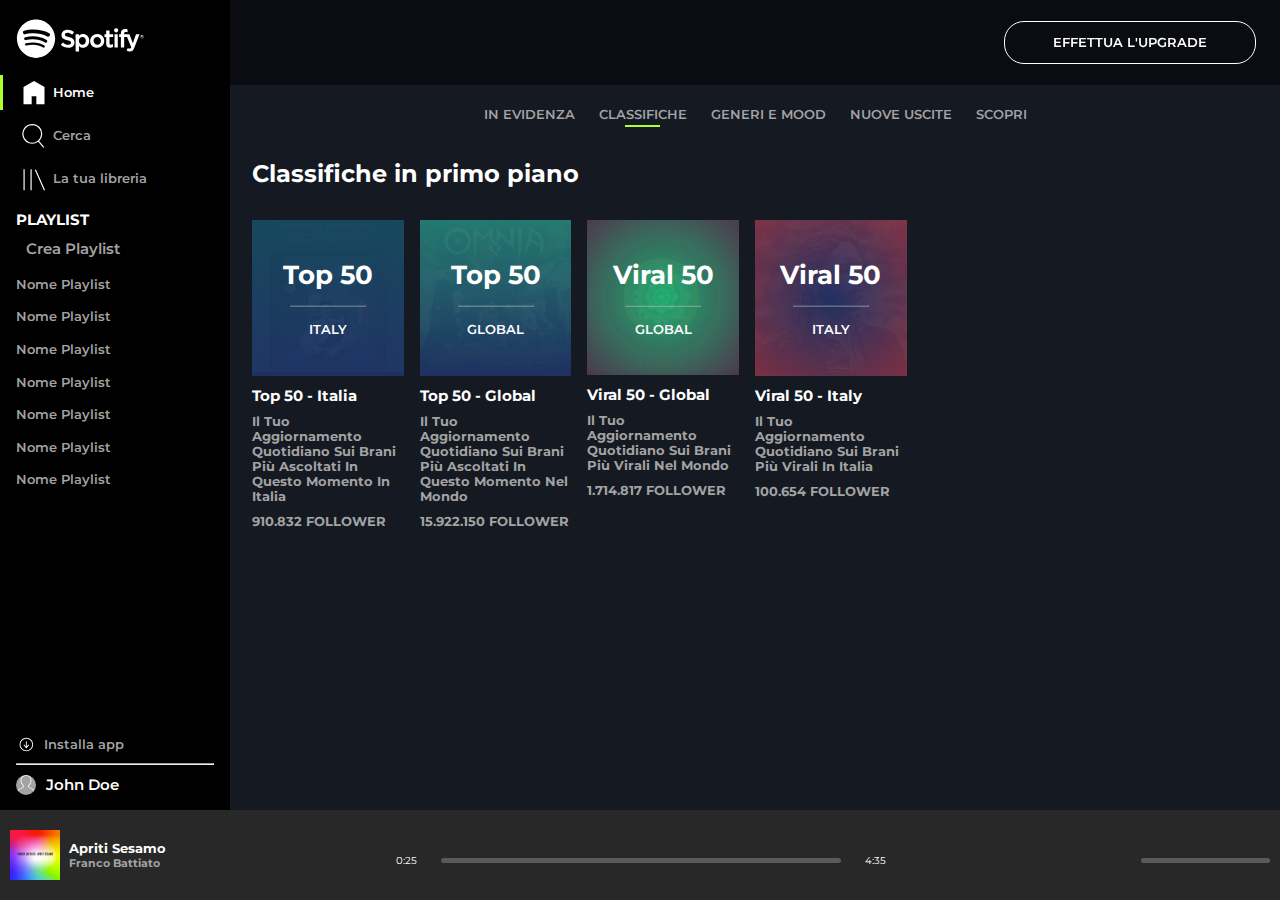
==== commit 79291ac5: "Create the scrollbar css file, define the styles and include in all the pages." ====
--- a/pages/rankings.html
+++ b/pages/rankings.html
@@ -14,6 +14,7 @@
     <link rel="shortcut icon" href="../assets/img/others/favicon.ico" type="image/x-icon">
     <link rel="stylesheet" href="../css/styles.css">
     <link rel="stylesheet" href="../css/slider.css">
+    <link rel="stylesheet" href="../css/scrollbar.css">
     <title>Spotify Web</title>
 </head>
 <body>
--- a/css/styles.css
+++ b/css/styles.css
@@ -333,6 +333,9 @@
     cursor: pointer;
     margin: 2rem 0 0.5rem 0;
 }
+#rankings .elems-container .elem{
+    width: calc(100% / 6 - 1rem);
+}
 .elem .box-image{
     position: relative;
 }
@@ -367,7 +370,7 @@
     margin: 10% 0;
     opacity: 30%;
 }
-.elem:hover .cover{
+#browse-everything .elem:hover .box-image img, .elem:hover .cover{
     filter: brightness(.7);
 }
 #rank-1{
@@ -511,6 +514,9 @@
     #browse-everything .elems-container .elem{
         width: calc(100% / 6 - 0.5rem);
     }
+    #rankings .elems-container .elem{
+        width: calc(100% / 4 - 1rem);
+    }
 }
 @media screen and (max-width: 878px){
     .elems-container .elem{
@@ -519,6 +525,9 @@
     #browse-everything .elems-container .elem{
         width: calc(100% / 4 - 0.5rem);
     }
+    #rankings .elems-container .elem{
+        width: calc(100% / 3 - 1rem);
+    }
     #play-bar-options{
         display: none;
     }
@@ -541,6 +550,9 @@
     }
     #browse-everything .elems-container .elem{
         width: calc(100% / 2 - 0.5rem);
+    }
+    #rankings .elems-container .elem{
+        width: calc(100% / 2 - 1rem);
     }
     #play-bar-music-info{
         display: none;
@@ -581,7 +593,7 @@
     }
 }
 @media screen and (max-width: 321px){
-    .elems-container .elem, #browse-everything .elems-container .elem{
+    .elems-container .elem, #browse-everything .elems-container .elem, #rankings .elems-container .elem{
         width: 100%;
     }
     #call-to-action a{
--- a/css/scrollbar.css
+++ b/css/scrollbar.css
@@ -0,0 +1,20 @@
+/* width */
+::-webkit-scrollbar {
+    width: 10px;
+}
+  
+/* Track */
+::-webkit-scrollbar-track {
+    background: transparent;
+}
+
+/* Handle */
+::-webkit-scrollbar-thumb {
+    background: rgba(255, 255, 255, 0.329);
+    border-radius: 10px;
+}
+
+/* Handle on hover */
+::-webkit-scrollbar-thumb:hover {
+    background: rgba(255, 255, 255, 0.592);
+}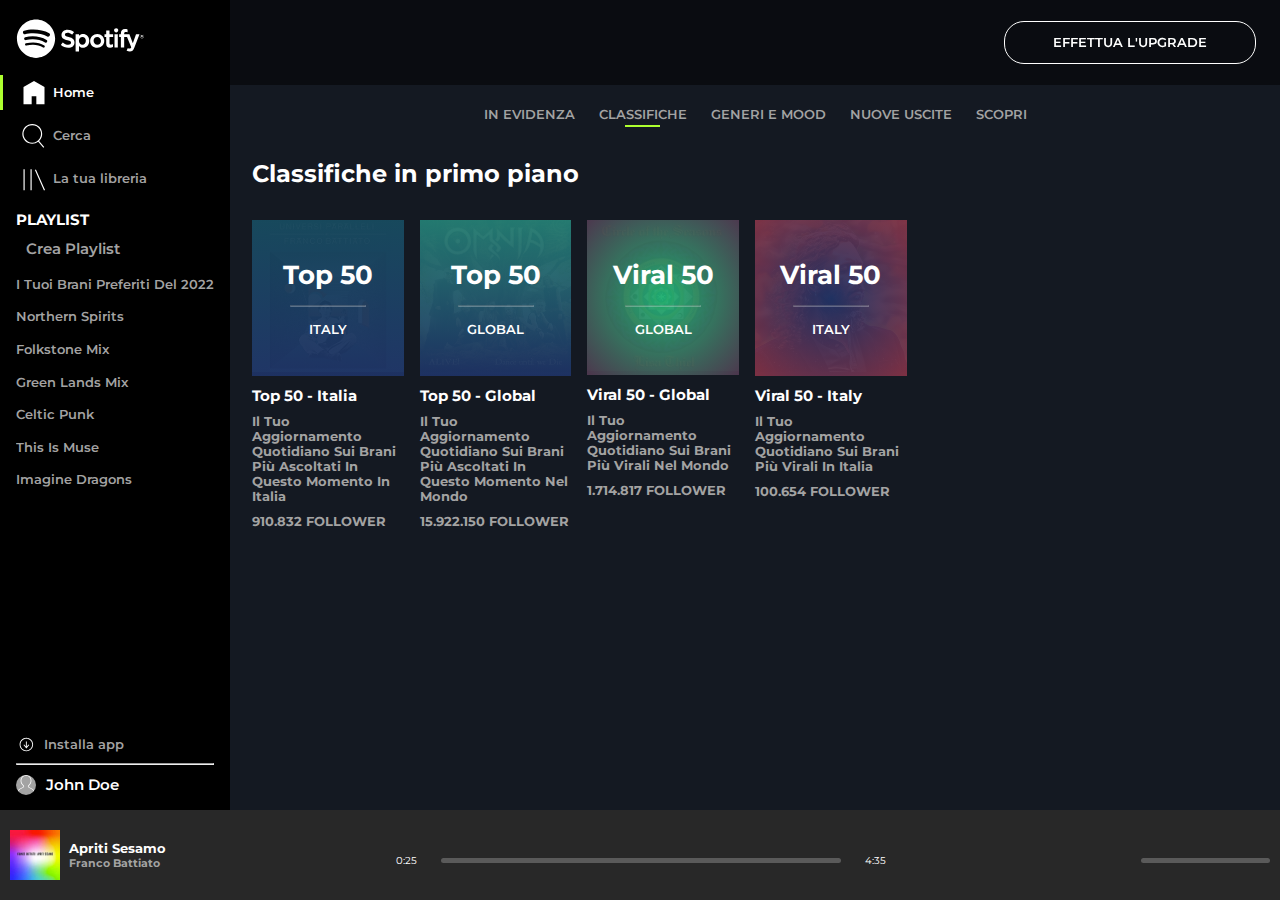
==== commit 41e7ec44: "Define texts in the list-playlists section a elements." ====
--- a/pages/rankings.html
+++ b/pages/rankings.html
@@ -50,13 +50,13 @@
                             <p class="txt-light-grey fs-0-9 fw-semibold pd-l-0_6rem text-capitalize">Crea playlist</p>
                         </a>
                         <div id="list-playlists" class="d-flex d-f-column d-f-align-center gap-0-5rem overflow-y-auto">
-                            <a href="#" class="text-capitalize txt-light-grey fs-0-8 fw-semibold pd-t-0_6rem">nome playlist</a>
-                            <a href="#" class="text-capitalize txt-light-grey fs-0-8 fw-semibold pd-t-0_6rem">nome playlist</a>
-                            <a href="#" class="text-capitalize txt-light-grey fs-0-8 fw-semibold pd-t-0_6rem">nome playlist</a>
-                            <a href="#" class="text-capitalize txt-light-grey fs-0-8 fw-semibold pd-t-0_6rem">nome playlist</a>
-                            <a href="#" class="text-capitalize txt-light-grey fs-0-8 fw-semibold pd-t-0_6rem">nome playlist</a>
-                            <a href="#" class="text-capitalize txt-light-grey fs-0-8 fw-semibold pd-t-0_6rem">nome playlist</a>
-                            <a href="#" class="text-capitalize txt-light-grey fs-0-8 fw-semibold pd-t-0_6rem">nome playlist</a>
+                            <a href="#" class="text-capitalize txt-light-grey fs-0-8 fw-semibold pd-t-0_6rem">I tuoi brani preferiti del 2022</a>
+                            <a href="#" class="text-capitalize txt-light-grey fs-0-8 fw-semibold pd-t-0_6rem">Northern Spirits</a>
+                            <a href="#" class="text-capitalize txt-light-grey fs-0-8 fw-semibold pd-t-0_6rem">Folkstone Mix</a>
+                            <a href="#" class="text-capitalize txt-light-grey fs-0-8 fw-semibold pd-t-0_6rem">Green Lands Mix</a>
+                            <a href="#" class="text-capitalize txt-light-grey fs-0-8 fw-semibold pd-t-0_6rem">Celtic Punk</a>
+                            <a href="#" class="text-capitalize txt-light-grey fs-0-8 fw-semibold pd-t-0_6rem">This is Muse</a>
+                            <a href="#" class="text-capitalize txt-light-grey fs-0-8 fw-semibold pd-t-0_6rem">Imagine Dragons</a>
                         </div>
                     </div>
                 </div>
--- a/css/scrollbar.css
+++ b/css/scrollbar.css
@@ -1,20 +1,25 @@
-/* width */
+/*****************************************************************/
+/***************************** Custom ****************************/
+/**************************** scrollbar **************************/
+/*****************************************************************/
 ::-webkit-scrollbar {
     width: 10px;
 }
   
-/* Track */
+/**********************************************************/
+/************************* Track **************************/
+/**********************************************************/
 ::-webkit-scrollbar-track {
     background: transparent;
 }
 
-/* Handle */
+/**********************************************************/
+/************************* Thumb **************************/
+/**********************************************************/
 ::-webkit-scrollbar-thumb {
     background: rgba(255, 255, 255, 0.329);
     border-radius: 10px;
 }
-
-/* Handle on hover */
 ::-webkit-scrollbar-thumb:hover {
     background: rgba(255, 255, 255, 0.592);
 }